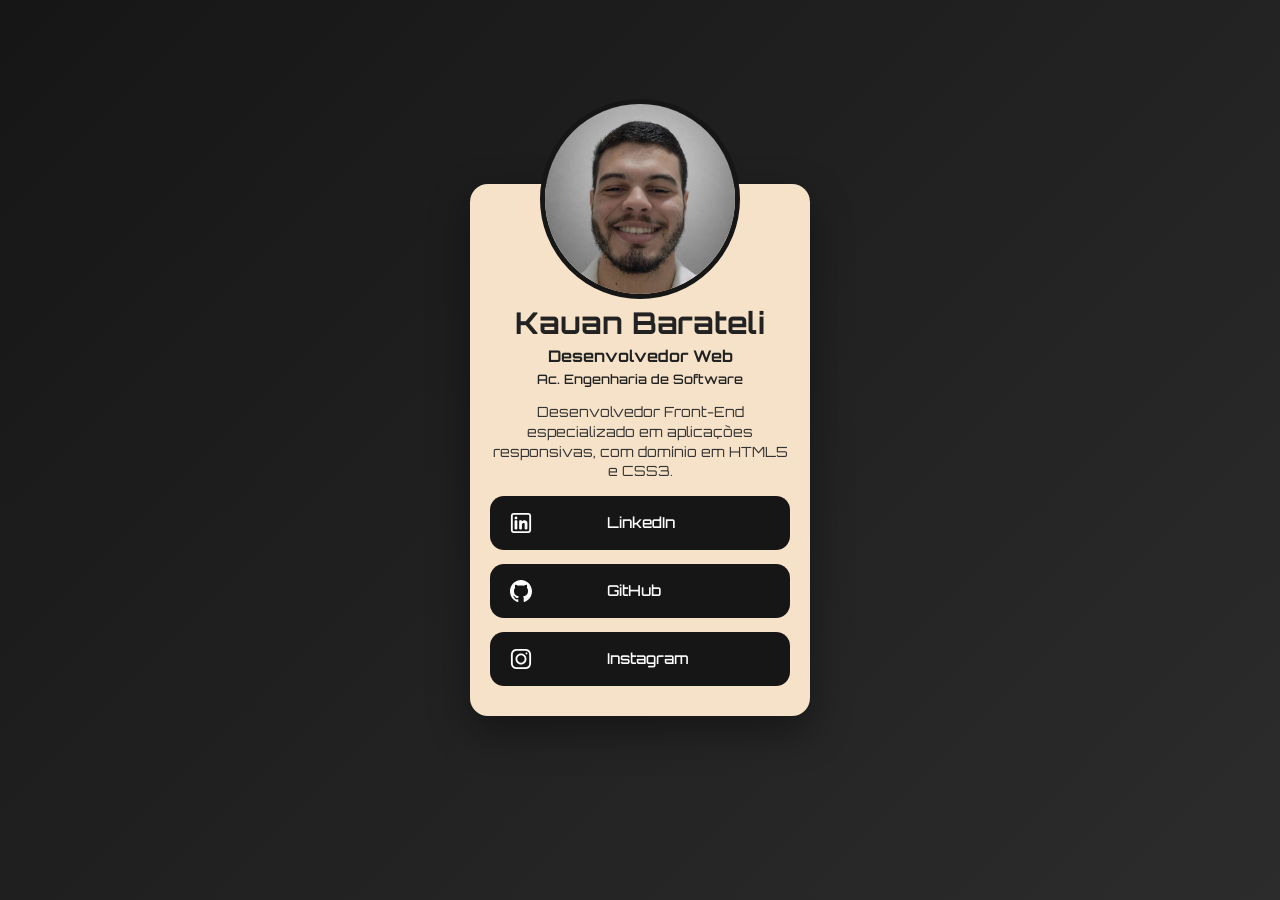
==== index.html @ 39583087 "Atualização - Fonte + estilização dos botões" ====
<!doctype html>
<html lang="pt-br">
  <head>
    <meta charset="UTF-8" />
    <meta name="viewport" content="width=device-width, initial-scale=1.0" />
    <title>Kauan Barateli | Linktree</title>
    <link
      href="https://fonts.googleapis.com/css2?family=Poppins:wght@300;400;500;600&display=swap"
      rel="stylesheet"
    />
    <link
      rel="shortcut icon"
      href="/assets/img/Favicon - KSB.png"
      type="image/x-icon"
    />
    <link rel="stylesheet" href="/css/style.css" />
  </head>
  <body>
    <main>
      <div class="container">
        <img
          src="/assets/img/Foto Perfil - Kauan Barateli.jpeg"
          alt="Foto perfil - Kauan Barateli"
          class="img-perfil"
        />
        <h1>Kauan Barateli</h1>
        <h2>Desenvolvedor Web</h2>
        <h3>Ac. Engenharia de Software</h3>
        <p>
          Desenvolvedor Front-End especializado em aplicações responsivas, com
          domínio em HTML5 e CSS3.
        </p>
        <div class="btn-container">
          <a
            href="https://www.linkedin.com/in/kauan-barateli/"
            class="btn"
            target="_blank"
            ><span class="icon linkedin">
              <svg
                viewBox="0 0 24 24"
                fill="none"
                xmlns="http://www.w3.org/2000/svg"
              >
                <g id="SVGRepo_bgCarrier" stroke-width="0"></g>
                <g
                  id="SVGRepo_tracerCarrier"
                  stroke-linecap="round"
                  stroke-linejoin="round"
                ></g>
                <g id="SVGRepo_iconCarrier">
                  <path
                    d="M6.5 8C7.32843 8 8 7.32843 8 6.5C8 5.67157 7.32843 5 6.5 5C5.67157 5 5 5.67157 5 6.5C5 7.32843 5.67157 8 6.5 8Z"
                    fill="#ffff"
                  ></path>
                  <path
                    d="M5 10C5 9.44772 5.44772 9 6 9H7C7.55228 9 8 9.44771 8 10V18C8 18.5523 7.55228 19 7 19H6C5.44772 19 5 18.5523 5 18V10Z"
                    fill="#ffff"
                  ></path>
                  <path
                    d="M11 19H12C12.5523 19 13 18.5523 13 18V13.5C13 12 16 11 16 13V18.0004C16 18.5527 16.4477 19 17 19H18C18.5523 19 19 18.5523 19 18V12C19 10 17.5 9 15.5 9C13.5 9 13 10.5 13 10.5V10C13 9.44771 12.5523 9 12 9H11C10.4477 9 10 9.44772 10 10V18C10 18.5523 10.4477 19 11 19Z"
                    fill="#ffff"
                  ></path>
                  <path
                    fill-rule="evenodd"
                    clip-rule="evenodd"
                    d="M20 1C21.6569 1 23 2.34315 23 4V20C23 21.6569 21.6569 23 20 23H4C2.34315 23 1 21.6569 1 20V4C1 2.34315 2.34315 1 4 1H20ZM20 3C20.5523 3 21 3.44772 21 4V20C21 20.5523 20.5523 21 20 21H4C3.44772 21 3 20.5523 3 20V4C3 3.44772 3.44772 3 4 3H20Z"
                    fill="#ffff"
                  ></path>
                </g></svg></span
            >LinkedIn</a
          >
          <a
            href="https://github.com/kauanbarateli"
            class="btn"
            target="_blank"
          >
            <span class="icon github"
              ><svg
                viewBox="0 0 20 20"
                version="1.1"
                xmlns="http://www.w3.org/2000/svg"
                xmlns:xlink="http://www.w3.org/1999/xlink"
                fill="#ffff"
                stroke="#ffff"
              >
                <g id="SVGRepo_bgCarrier" stroke-width="0"></g>
                <g
                  id="SVGRepo_tracerCarrier"
                  stroke-linecap="round"
                  stroke-linejoin="round"
                ></g>
                <g id="SVGRepo_iconCarrier">
                  <title>github [#142]</title>
                  <desc>Created with Sketch.</desc>
                  <defs></defs>
                  <g
                    id="Page-1"
                    stroke="none"
                    stroke-width="1"
                    fill="none"
                    fill-rule="evenodd"
                  >
                    <g
                      id="Dribbble-Light-Preview"
                      transform="translate(-140.000000, -7559.000000)"
                      fill="#ffff"
                    >
                      <g
                        id="icons"
                        transform="translate(56.000000, 160.000000)"
                      >
                        <path
                          d="M94,7399 C99.523,7399 104,7403.59 104,7409.253 C104,7413.782 101.138,7417.624 97.167,7418.981 C96.66,7419.082 96.48,7418.762 96.48,7418.489 C96.48,7418.151 96.492,7417.047 96.492,7415.675 C96.492,7414.719 96.172,7414.095 95.813,7413.777 C98.04,7413.523 100.38,7412.656 100.38,7408.718 C100.38,7407.598 99.992,7406.684 99.35,7405.966 C99.454,7405.707 99.797,7404.664 99.252,7403.252 C99.252,7403.252 98.414,7402.977 96.505,7404.303 C95.706,7404.076 94.85,7403.962 94,7403.958 C93.15,7403.962 92.295,7404.076 91.497,7404.303 C89.586,7402.977 88.746,7403.252 88.746,7403.252 C88.203,7404.664 88.546,7405.707 88.649,7405.966 C88.01,7406.684 87.619,7407.598 87.619,7408.718 C87.619,7412.646 89.954,7413.526 92.175,7413.785 C91.889,7414.041 91.63,7414.493 91.54,7415.156 C90.97,7415.418 89.522,7415.871 88.63,7414.304 C88.63,7414.304 88.101,7413.319 87.097,7413.247 C87.097,7413.247 86.122,7413.234 87.029,7413.87 C87.029,7413.87 87.684,7414.185 88.139,7415.37 C88.139,7415.37 88.726,7417.2 91.508,7416.58 C91.513,7417.437 91.522,7418.245 91.522,7418.489 C91.522,7418.76 91.338,7419.077 90.839,7418.982 C86.865,7417.627 84,7413.783 84,7409.253 C84,7403.59 88.478,7399 94,7399"
                          id="github-[#142]"
                        ></path>
                      </g>
                    </g>
                  </g>
                </g></svg></span
            >GitHub</a
          >
          <a
            href="https://www.instagram.com/_barateli/"
            class="btn"
            target="_blank"
            ><span class="icon instagram">
              <svg
                viewBox="0 0 24 24"
                fill="none"
                xmlns="http://www.w3.org/2000/svg"
              >
                <g id="SVGRepo_bgCarrier" stroke-width="0"></g>
                <g
                  id="SVGRepo_tracerCarrier"
                  stroke-linecap="round"
                  stroke-linejoin="round"
                ></g>
                <g id="SVGRepo_iconCarrier">
                  <path
                    fill-rule="evenodd"
                    clip-rule="evenodd"
                    d="M12 18C15.3137 18 18 15.3137 18 12C18 8.68629 15.3137 6 12 6C8.68629 6 6 8.68629 6 12C6 15.3137 8.68629 18 12 18ZM12 16C14.2091 16 16 14.2091 16 12C16 9.79086 14.2091 8 12 8C9.79086 8 8 9.79086 8 12C8 14.2091 9.79086 16 12 16Z"
                    fill="#ffff"
                  ></path>
                  <path
                    d="M18 5C17.4477 5 17 5.44772 17 6C17 6.55228 17.4477 7 18 7C18.5523 7 19 6.55228 19 6C19 5.44772 18.5523 5 18 5Z"
                    fill="#ffff"
                  ></path>
                  <path
                    fill-rule="evenodd"
                    clip-rule="evenodd"
                    d="M1.65396 4.27606C1 5.55953 1 7.23969 1 10.6V13.4C1 16.7603 1 18.4405 1.65396 19.7239C2.2292 20.8529 3.14708 21.7708 4.27606 22.346C5.55953 23 7.23969 23 10.6 23H13.4C16.7603 23 18.4405 23 19.7239 22.346C20.8529 21.7708 21.7708 20.8529 22.346 19.7239C23 18.4405 23 16.7603 23 13.4V10.6C23 7.23969 23 5.55953 22.346 4.27606C21.7708 3.14708 20.8529 2.2292 19.7239 1.65396C18.4405 1 16.7603 1 13.4 1H10.6C7.23969 1 5.55953 1 4.27606 1.65396C3.14708 2.2292 2.2292 3.14708 1.65396 4.27606ZM13.4 3H10.6C8.88684 3 7.72225 3.00156 6.82208 3.0751C5.94524 3.14674 5.49684 3.27659 5.18404 3.43597C4.43139 3.81947 3.81947 4.43139 3.43597 5.18404C3.27659 5.49684 3.14674 5.94524 3.0751 6.82208C3.00156 7.72225 3 8.88684 3 10.6V13.4C3 15.1132 3.00156 16.2777 3.0751 17.1779C3.14674 18.0548 3.27659 18.5032 3.43597 18.816C3.81947 19.5686 4.43139 20.1805 5.18404 20.564C5.49684 20.7234 5.94524 20.8533 6.82208 20.9249C7.72225 20.9984 8.88684 21 10.6 21H13.4C15.1132 21 16.2777 20.9984 17.1779 20.9249C18.0548 20.8533 18.5032 20.7234 18.816 20.564C19.5686 20.1805 20.1805 19.5686 20.564 18.816C20.7234 18.5032 20.8533 18.0548 20.9249 17.1779C20.9984 16.2777 21 15.1132 21 13.4V10.6C21 8.88684 20.9984 7.72225 20.9249 6.82208C20.8533 5.94524 20.7234 5.49684 20.564 5.18404C20.1805 4.43139 19.5686 3.81947 18.816 3.43597C18.5032 3.27659 18.0548 3.14674 17.1779 3.0751C16.2777 3.00156 15.1132 3 13.4 3Z"
                    fill="#ffff"
                  ></path>
                </g>
              </svg> </span
            >Instagram</a
          >
        </div>
      </div>
    </main>
  </body>
</html>
---- css/style.css ----
@import url("https://fonts.googleapis.com/css2?family=Orbitron:wght@400..900&family=Playfair+Display:ital,wght@0,400..900;1,400..900&display=swap");

* {
  padding: 0;
  margin: 0;
  box-sizing: border-box;
  font-family: "Orbitron", sans-serif;
  font-optical-sizing: auto;
  font-style: normal;
}

body {
  height: 100vh;
  background: linear-gradient(135deg, #161616, #2c2c2c);
  display: flex;
  justify-content: center;
  align-items: center;
}

.container {
  width: 340px;
  padding: 80px 20px 30px;
  background: #f5e2c8;
  border-radius: 18px;
  display: flex;
  flex-direction: column;
  align-items: center;
  box-shadow: 0 15px 40px rgba(0, 0, 0, 0.4);
  position: relative;
}

.img-perfil {
  width: 200px;
  height: 200px;
  object-fit: cover;
  border-radius: 50%;
  border: 5px solid #161616;
  position: absolute;
  top: -85px;
  background: white;
}
.container h1 {
  margin-top: 40px;
  font-size: 30px;
  color: #222;
  font-family: "Orbitron", sans-serif;
  font-optical-sizing: auto;
  font-weight: 700;
  font-style: normal;
}

.container h2 {
  font-size: 16px;
  color: #222;
  margin-top: 5px;
  font-family: "Orbitron", sans-serif;
  font-optical-sizing: auto;
  font-weight: 700;
  font-style: normal;
}

.container h3 {
  margin-top: 5px;
  font-size: 13px;
  color: #222;
  font-family: "Orbitron", sans-serif;
  font-optical-sizing: auto;
  font-weight: 500;
  font-style: normal;
}

.container p {
  margin: 15px 0;
  text-align: center;
  font-size: 14px;
  color: #333;
  line-height: 1.4;
}

.btn-container {
  width: 100%;
  display: flex;
  flex-direction: column;
  gap: 14px;
}

.btn {
  display: flex;
  align-items: center;
  justify-content: flex-start;
  gap: 75px;
  text-decoration: none;
  padding: 16px 20px;
  background: #161616;
  color: white;
  border-radius: 14px;
  font-size: 15px;
  font-weight: 500;
  transition: all 0.25s ease;
}

.icon {
  display: flex;
  align-items: center;
  justify-content: center;
}

.icon svg {
  width: 22px;
  height: 22px;
  display: block;
}

.btn:hover {
  background: #333;
  transform: translateY(-2px);
  box-shadow: 0 5px 15px rgba(0, 0, 0, 0.2);
}
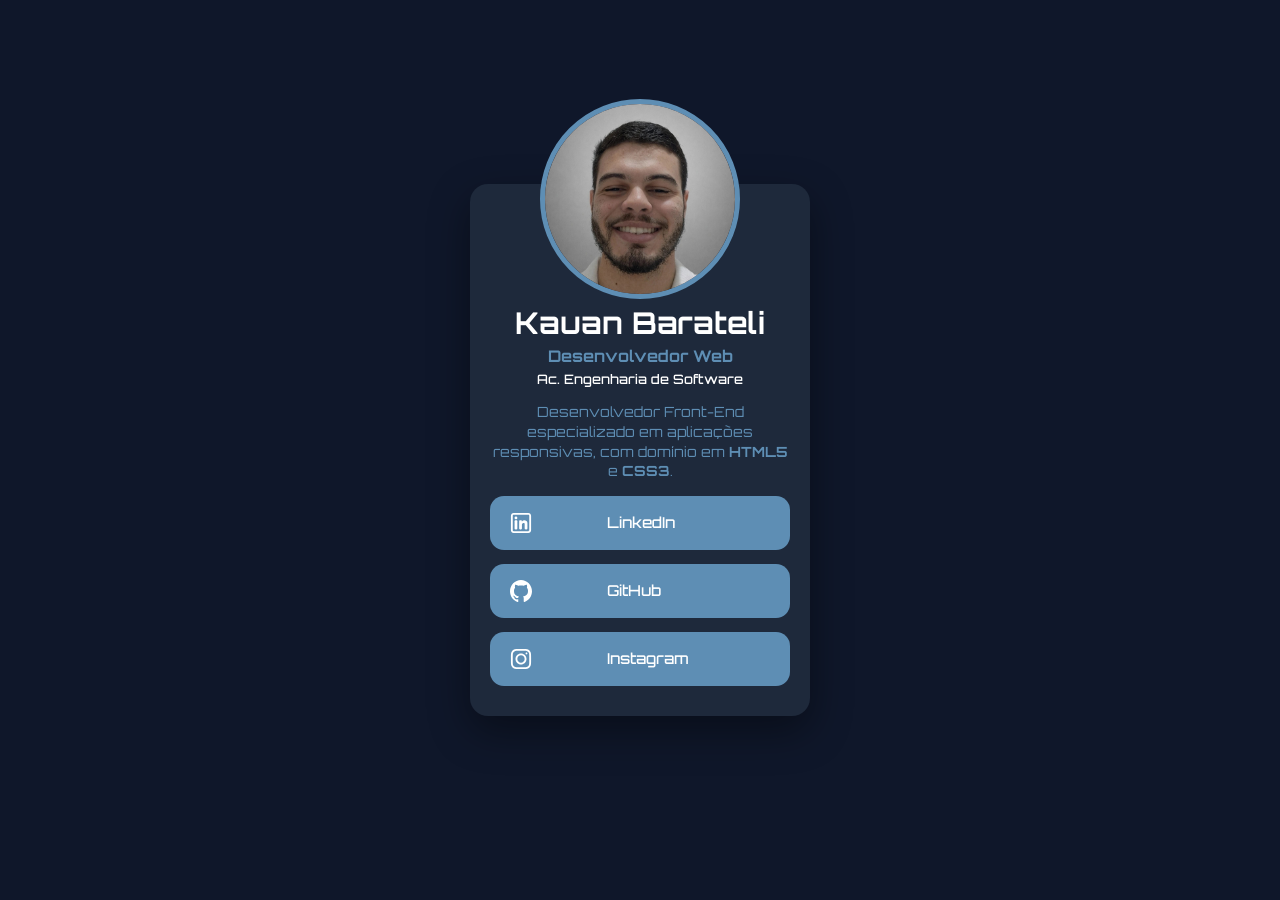
==== commit b3d78abe: "Atualização - Texto - Paragráfo" ====
--- a/index.html
+++ b/index.html
@@ -28,7 +28,7 @@
         <h3>Ac. Engenharia de Software</h3>
         <p>
           Desenvolvedor Front-End especializado em aplicações responsivas, com
-          domínio em HTML5 e CSS3.
+          domínio em <b>HTML5</b> e <b>CSS3</b>.
         </p>
         <div class="btn-container">
           <a
--- a/css/style.css
+++ b/css/style.css
@@ -11,7 +11,7 @@
 
 body {
   height: 100vh;
-  background: linear-gradient(135deg, #161616, #2c2c2c);
+  background: linear-gradient(135deg, #0f172a, #0f172a);
   display: flex;
   justify-content: center;
   align-items: center;
@@ -20,7 +20,7 @@
 .container {
   width: 340px;
   padding: 80px 20px 30px;
-  background: #f5e2c8;
+  background: #1e293b;
   border-radius: 18px;
   display: flex;
   flex-direction: column;
@@ -34,7 +34,7 @@
   height: 200px;
   object-fit: cover;
   border-radius: 50%;
-  border: 5px solid #161616;
+  border: 5px solid #5e8eb4;
   position: absolute;
   top: -85px;
   background: white;
@@ -42,7 +42,7 @@
 .container h1 {
   margin-top: 40px;
   font-size: 30px;
-  color: #222;
+  color: #fff;
   font-family: "Orbitron", sans-serif;
   font-optical-sizing: auto;
   font-weight: 700;
@@ -51,7 +51,7 @@
 
 .container h2 {
   font-size: 16px;
-  color: #222;
+  color: #5e8eb4;
   margin-top: 5px;
   font-family: "Orbitron", sans-serif;
   font-optical-sizing: auto;
@@ -62,7 +62,7 @@
 .container h3 {
   margin-top: 5px;
   font-size: 13px;
-  color: #222;
+  color: #fff;
   font-family: "Orbitron", sans-serif;
   font-optical-sizing: auto;
   font-weight: 500;
@@ -73,7 +73,7 @@
   margin: 15px 0;
   text-align: center;
   font-size: 14px;
-  color: #333;
+  color: #5e8eb4;
   line-height: 1.4;
 }
 
@@ -91,7 +91,7 @@
   gap: 75px;
   text-decoration: none;
   padding: 16px 20px;
-  background: #161616;
+  background: #5e8eb4;
   color: white;
   border-radius: 14px;
   font-size: 15px;
@@ -112,7 +112,7 @@
 }
 
 .btn:hover {
-  background: #333;
+  background: #475c7f;
   transform: translateY(-2px);
   box-shadow: 0 5px 15px rgba(0, 0, 0, 0.2);
 }
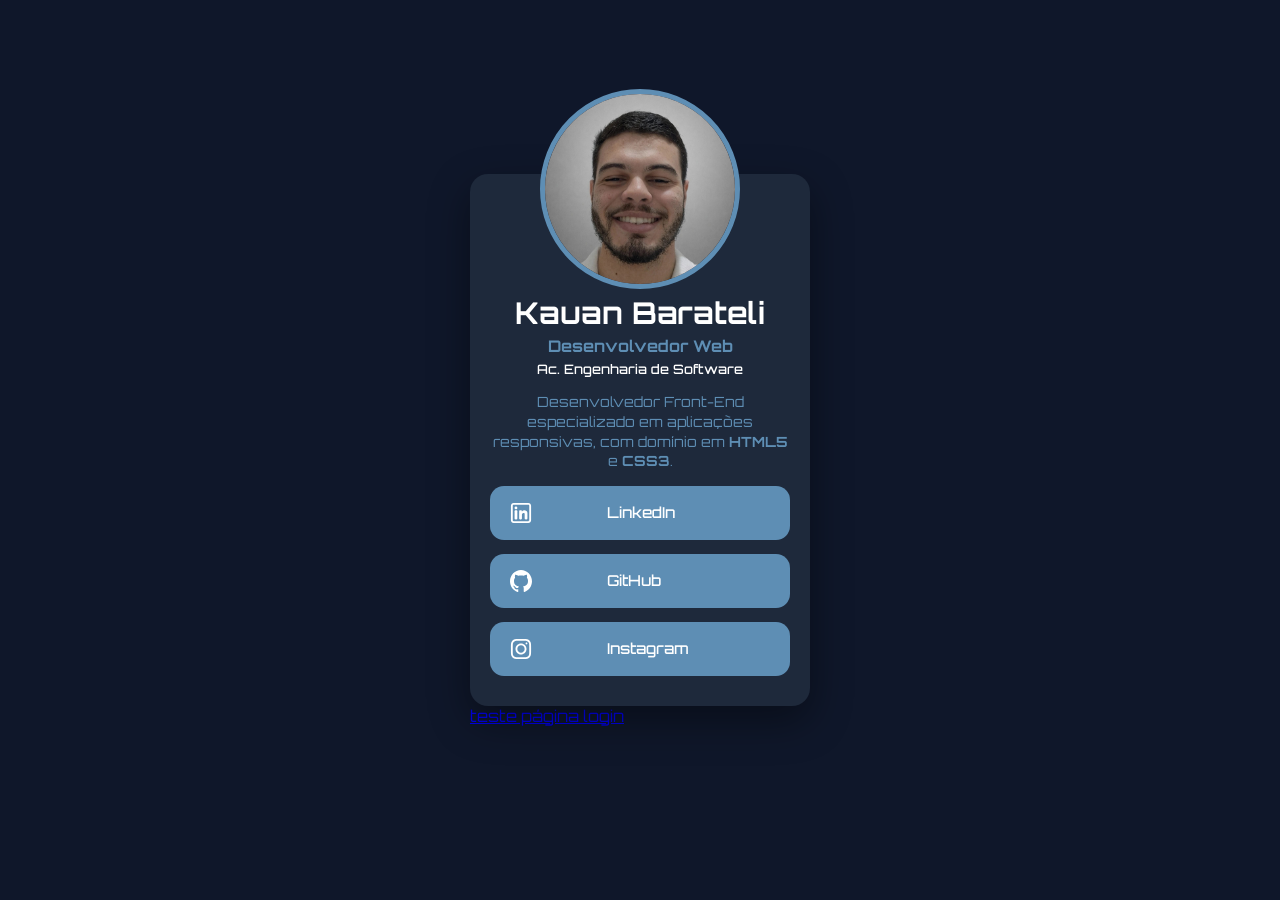
==== commit 42596b95: "Teste layout página de login" ====
--- a/index.html
+++ b/index.html
@@ -158,6 +158,7 @@
           >
         </div>
       </div>
+      <a href="/pages/login/Index.html">teste página login</a>
     </main>
   </body>
 </html>
--- a/css/style.css
+++ b/css/style.css
@@ -1,4 +1,14 @@
 @import url("https://fonts.googleapis.com/css2?family=Orbitron:wght@400..900&family=Playfair+Display:ital,wght@0,400..900;1,400..900&display=swap");
+
+:root {
+  --cor-background-fundo: #0f172a;
+  --cor-secundaria: #5e8eb4;
+  --cor-texto: #ffff;
+  --cor-texto-secundarios: #5e8eb4;
+  --cor-fundo-button: #475c7f;
+  --cor-background-container: #1e293b;
+  --cor-sombra: rgba(0, 0, 0, 0.4);
+}
 
 * {
   padding: 0;
@@ -11,7 +21,11 @@
 
 body {
   height: 100vh;
-  background: linear-gradient(135deg, #0f172a, #0f172a);
+  background: linear-gradient(
+    135deg,
+    var(--cor-background-fundo),
+    var(--cor-background-fundo)
+  );
   display: flex;
   justify-content: center;
   align-items: center;
@@ -20,12 +34,12 @@
 .container {
   width: 340px;
   padding: 80px 20px 30px;
-  background: #1e293b;
+  background: var(--cor-background-container);
   border-radius: 18px;
   display: flex;
   flex-direction: column;
   align-items: center;
-  box-shadow: 0 15px 40px rgba(0, 0, 0, 0.4);
+  box-shadow: 0 15px 40px var(--cor-sombra);
   position: relative;
 }
 
@@ -34,7 +48,7 @@
   height: 200px;
   object-fit: cover;
   border-radius: 50%;
-  border: 5px solid #5e8eb4;
+  border: 5px solid var(--cor-secundaria);
   position: absolute;
   top: -85px;
   background: white;
@@ -42,7 +56,7 @@
 .container h1 {
   margin-top: 40px;
   font-size: 30px;
-  color: #fff;
+  color: var(--cor-texto);
   font-family: "Orbitron", sans-serif;
   font-optical-sizing: auto;
   font-weight: 700;
@@ -51,7 +65,7 @@
 
 .container h2 {
   font-size: 16px;
-  color: #5e8eb4;
+  color: var(--cor-texto-secundarios);
   margin-top: 5px;
   font-family: "Orbitron", sans-serif;
   font-optical-sizing: auto;
@@ -62,7 +76,7 @@
 .container h3 {
   margin-top: 5px;
   font-size: 13px;
-  color: #fff;
+  color: var(--cor-texto);
   font-family: "Orbitron", sans-serif;
   font-optical-sizing: auto;
   font-weight: 500;
@@ -73,7 +87,7 @@
   margin: 15px 0;
   text-align: center;
   font-size: 14px;
-  color: #5e8eb4;
+  color: var(--cor-texto-secundarios);
   line-height: 1.4;
 }
 
@@ -91,7 +105,7 @@
   gap: 75px;
   text-decoration: none;
   padding: 16px 20px;
-  background: #5e8eb4;
+  background: var(--cor-secundaria);
   color: white;
   border-radius: 14px;
   font-size: 15px;
@@ -112,7 +126,7 @@
 }
 
 .btn:hover {
-  background: #475c7f;
+  background: var(--cor-fundo-button);
   transform: translateY(-2px);
-  box-shadow: 0 5px 15px rgba(0, 0, 0, 0.2);
+  box-shadow: 0 5px 15px var(--cor-sombra);
 }
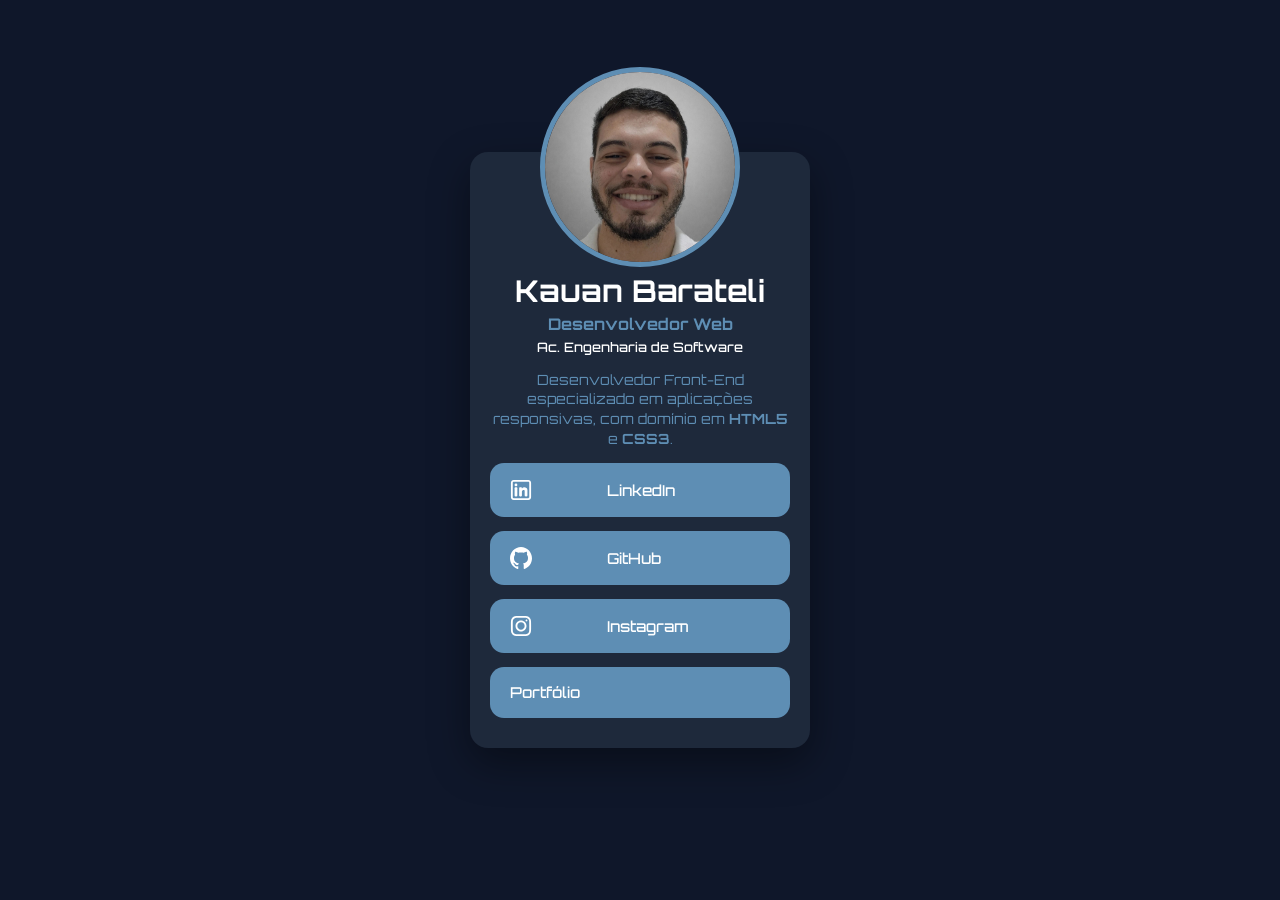
==== commit eb1240d3: "Adicão botão portfólio." ====
--- a/index.html
+++ b/index.html
@@ -156,9 +156,11 @@
               </svg> </span
             >Instagram</a
           >
+          <a href="/pages/login/index.html" class="btn" target="_blank"
+            >Portfólio</a
+          >
         </div>
       </div>
-      <a href="/pages/login/Index.html">teste página login</a>
     </main>
   </body>
 </html>
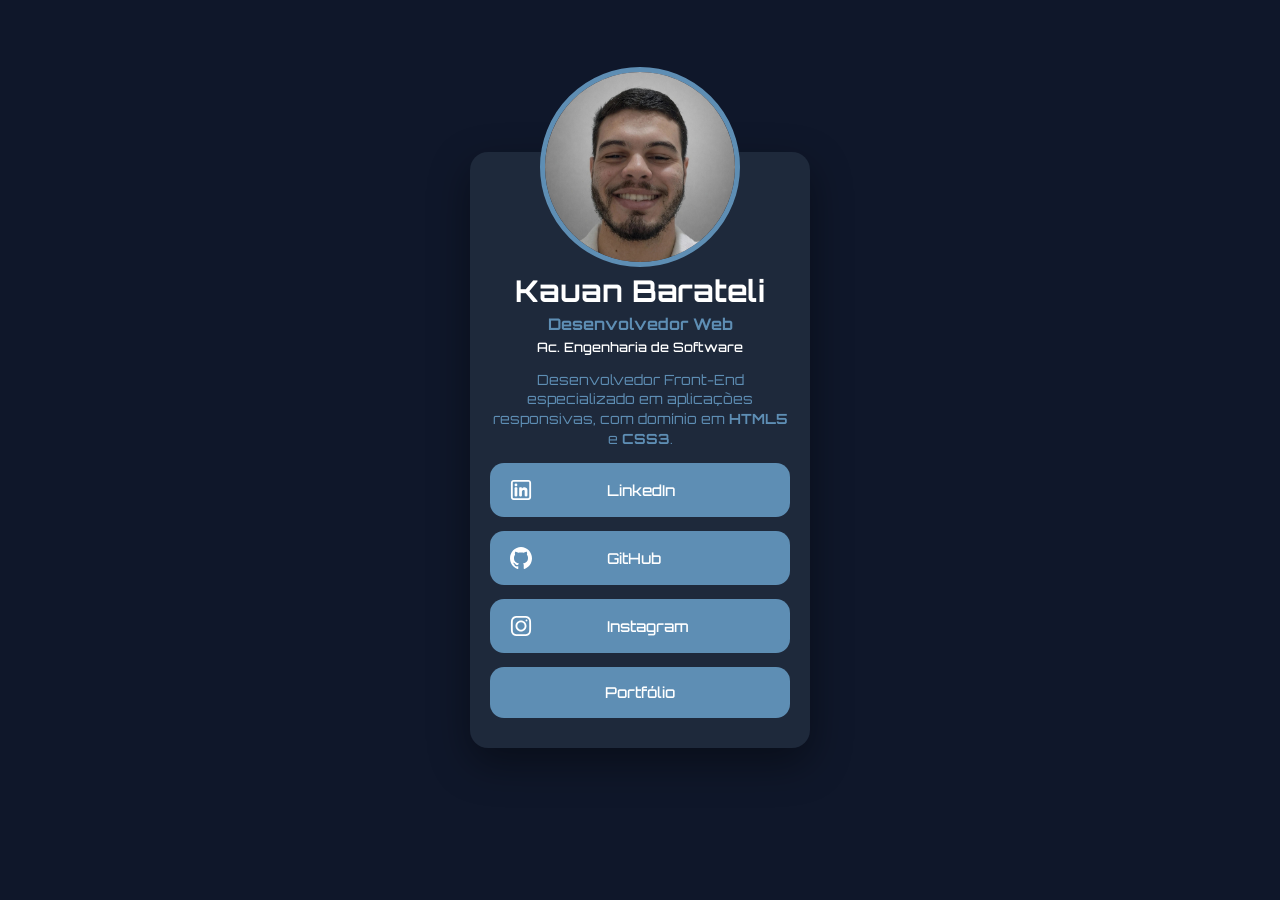
==== commit 2a8d64bd: "Css botão" ====
--- a/index.html
+++ b/index.html
@@ -156,7 +156,10 @@
               </svg> </span
             >Instagram</a
           >
-          <a href="/pages/login/index.html" class="btn" target="_blank"
+          <a
+            href="/pages/login/index.html"
+            class="btn portfolio"
+            target="_blank"
             >Portfólio</a
           >
         </div>
--- a/css/style.css
+++ b/css/style.css
@@ -113,6 +113,12 @@
   transition: all 0.25s ease;
 }
 
+.btn.portfolio {
+  align-items: center;
+  justify-content: center;
+  text-align: center;
+}
+
 .icon {
   display: flex;
   align-items: center;
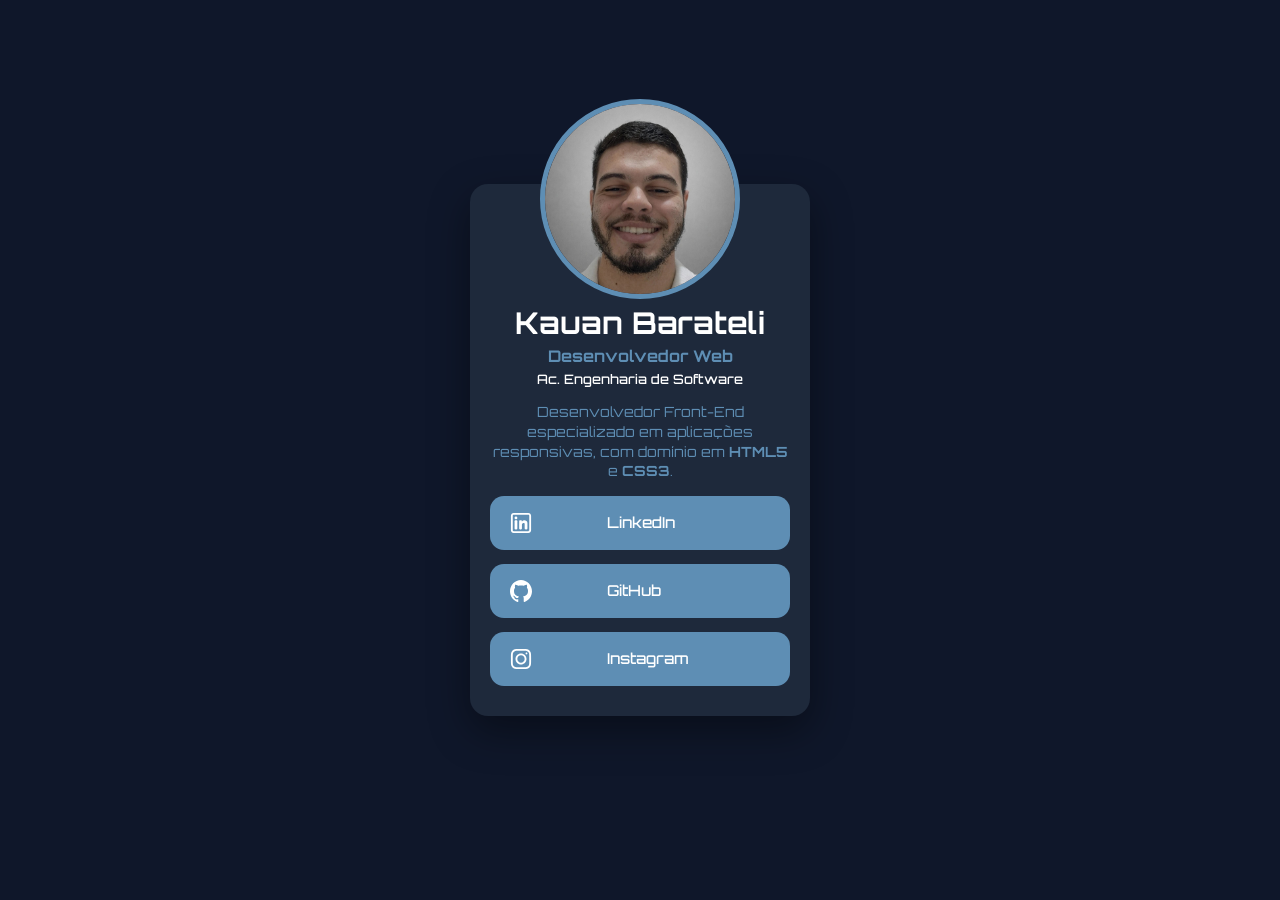
==== commit 1c30f2c5: "Alterações arquitetura de identação de páginas" ====
--- a/index.html
+++ b/index.html
@@ -156,12 +156,6 @@
               </svg> </span
             >Instagram</a
           >
-          <a
-            href="/pages/login/index.html"
-            class="btn portfolio"
-            target="_blank"
-            >Portfólio</a
-          >
         </div>
       </div>
     </main>
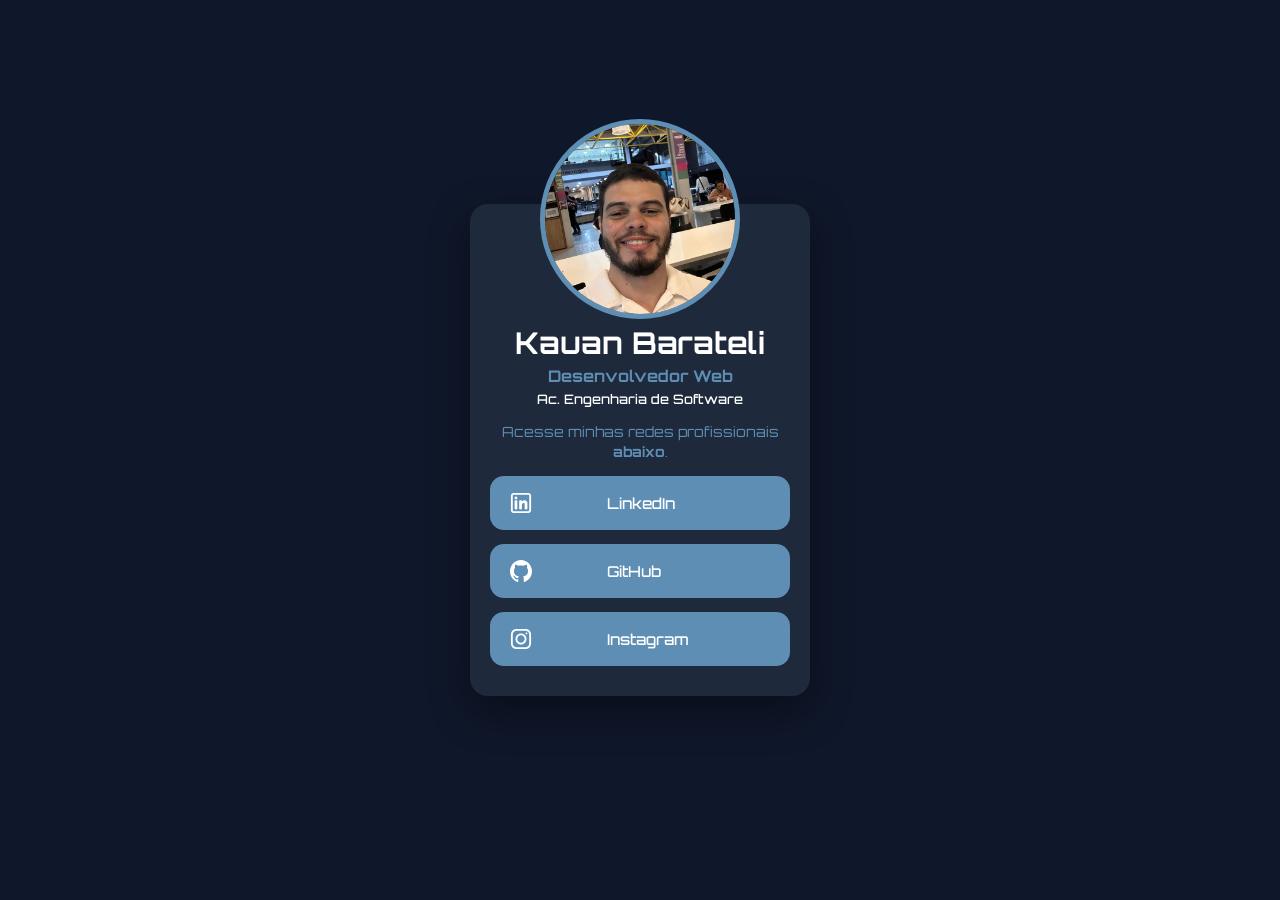
==== commit 3f724e90: "Atualização Foto - Descrição" ====
--- a/index.html
+++ b/index.html
@@ -10,7 +10,7 @@
     />
     <link
       rel="shortcut icon"
-      href="/assets/img/Favicon - KSB.png"
+      href="/assets/img/Foto - Perfil Atualizado.enc"
       type="image/x-icon"
     />
     <link rel="stylesheet" href="/css/style.css" />
@@ -19,16 +19,15 @@
     <main>
       <div class="container">
         <img
-          src="/assets/img/Foto Perfil - Kauan Barateli.jpeg"
+          src="/assets/img/Foto - Perfil Atualizado.enc"
           alt="Foto perfil - Kauan Barateli"
           class="img-perfil"
         />
         <h1>Kauan Barateli</h1>
         <h2>Desenvolvedor Web</h2>
         <h3>Ac. Engenharia de Software</h3>
-        <p>
-          Desenvolvedor Front-End especializado em aplicações responsivas, com
-          domínio em <b>HTML5</b> e <b>CSS3</b>.
+        <p class="descricao">
+          Acesse minhas redes profissionais <b>abaixo</b>.
         </p>
         <div class="btn-container">
           <a
